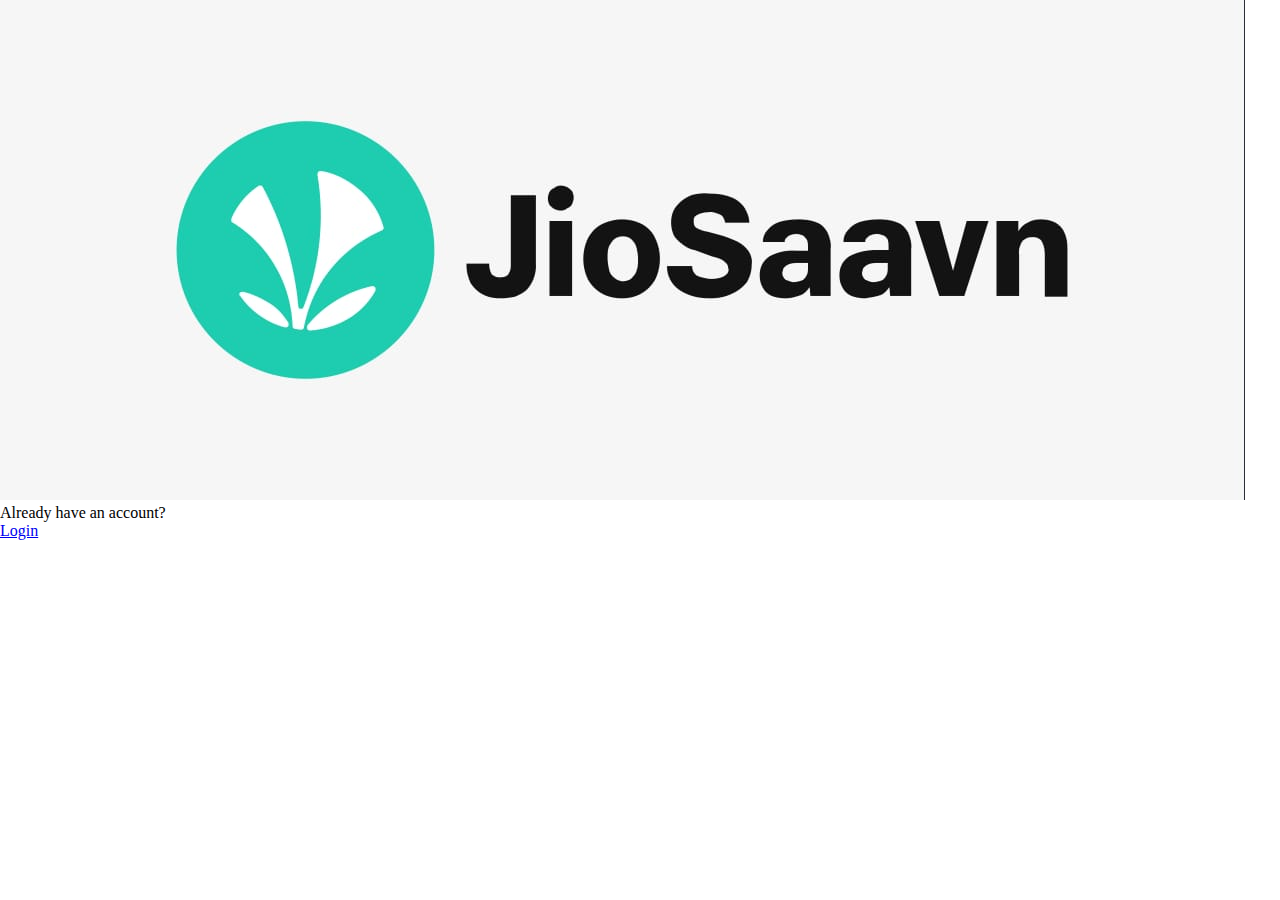
==== shreyashi/jeoSavan_sign_up/index.html @ 6e7e1b90 "added" ====
<!DOCTYPE html>
<html lang="en">
<head>
    <meta charset="UTF-8">
    <meta name="viewport" content="width=device-width, initial-scale=1.0">
    <title>Document</title>
    <link rel="stylesheet" href="style.css">
</head>
<body>
    <header>
        <div class="layout">
            <div class="lay1"><img src="logo.jpg" alt=""></div>
            <div class="lay 2">
                <p>Already have an account?</p>
                <div class="btn"><a href="#">Login</a></div>
            </div>
        </div>
    </header>
</body>
</html>
---- shreyashi/jeoSavan_sign_up/style.css ----
:root{
    --light_green:#2bc5b4;
    --white:#fff;
}
*{
    margin: 0;
    padding: 0;
}
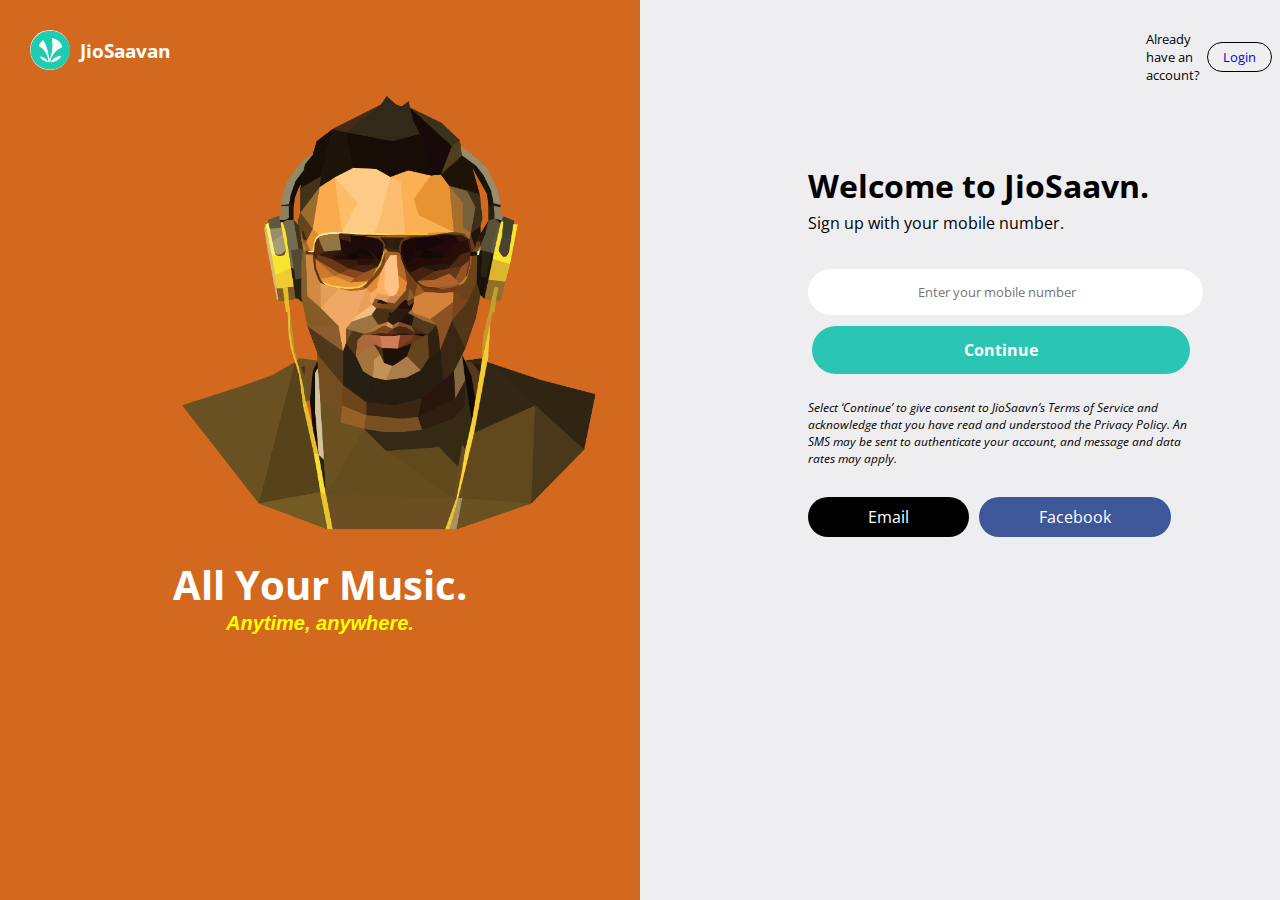
==== commit 22eacf7b: "login page added" ====
--- a/shreyashi/jeoSavan_sign_up/index.html
+++ b/shreyashi/jeoSavan_sign_up/index.html
@@ -5,16 +5,57 @@
     <meta name="viewport" content="width=device-width, initial-scale=1.0">
     <title>Document</title>
     <link rel="stylesheet" href="style.css">
+    <style>
+        @import url('https://fonts.googleapis.com/css2?family=Cabin:wght@600&family=Fira+Sans:ital@0;1&family=IBM+Plex+Sans&family=Josefin+Sans:ital@1&family=Merriweather+Sans&family=Noto+Sans:ital,wght@0,500;1,400&family=Open+Sans:wght@500&family=Oxygen&family=PT+Sans+Caption:wght@700&family=Poppins:wght@500&family=Rubik+Burned&family=Work+Sans:wght@200;300&display=swap');
+      </style>
 </head>
 <body>
-    <header>
-        <div class="layout">
-            <div class="lay1"><img src="logo.jpg" alt=""></div>
-            <div class="lay 2">
-                <p>Already have an account?</p>
-                <div class="btn"><a href="#">Login</a></div>
+
+<div class="container">
+
+    <div class="fast_half">
+        <div class="nav">
+            <img src="logo.png" class="logo">
+            <h3>JioSaavan</h3>
+        </div>
+        
+        <div class="pic">
+            <img src="Badshah.png" class="bpic">
+            <h1>All Your Music.</h1>
+            <h3>Anytime, anywhere.</h3>
+        </div>
+    </div>
+
+    <div class="second_half">
+
+        <div class="nav2"> 
+            <p>Already have an account?</p>
+            <button class="btn"><a href="#">Login</a></button>
+        </div>
+
+        <div class="content_form">
+            <h1>Welcome to JioSaavn.</h1>
+            <p class="up">Sign up with your mobile number.</p>
+            <div >
+                 <input type="tel" placeholder="Enter your mobile number"class="box1">
             </div>
+            <div class="box2">
+               <a href="https://www.jiosaavn.com/" >Continue</a>
+            </div>
+        <p class="pera">
+            Select ‘Continue’ to give consent to JioSaavn’s Terms of Service and 
+            acknowledge that you have read and understood the Privacy Policy. An SMS 
+            may be sent to authenticate your account, and message and data rates may 
+            apply.
+        </p>
+
+        <div class="btn_last">
+            <a href="#" class="lstb1">Email</a>
+            <a href="#"class="lstb2">Facebook</a>
         </div>
-    </header>
+        </div>
+        
+    </div>
+<!-- </div> -->
 </body>
 </html>--- a/shreyashi/jeoSavan_sign_up/style.css
+++ b/shreyashi/jeoSavan_sign_up/style.css
@@ -1,8 +1,167 @@
 :root{
     --light_green:#2bc5b4;
     --white:#fff;
+    --deepblue:#3D5798;
 }
 *{
+    font-family: 'Open Sans', sans-serif;
     margin: 0;
     padding: 0;
+    box-sizing: border-box;
+
 }
+html,body{
+    height: 100%;
+    width: 100%;
+}
+.container{
+    height: 100%;
+    width: 100%;
+    display: flex;
+    justify-content: space-between;
+
+}
+.fast_half{
+    background-color: chocolate;
+    height: 100%;
+    width: 50%;
+    /* position: fixed; */
+}
+.second_half{
+    background-color:hsl(240, 9%, 94%);
+    height: 100%;
+    width: 50%;
+    display: table-cell;
+}
+.logo{
+    height: 40px;
+    width: 40px;
+    border-radius: 50px;
+}
+
+.pic{
+    display: flex;
+    flex-direction: column;
+    text-align: center;
+}
+.pic img{
+    height: 500px;
+    width: 500px;
+    margin: auto;
+    margin-top: -43px;
+    margin-left: 140px;
+}
+.pic h1{
+    color: var(--white);
+    font-weight: bold;
+    font-size: 40px;
+}
+.pic h3{
+    color: yellow;
+    font-size: 20px;
+    font-family: Arial, Helvetica, sans-serif;
+    font-style: italic;
+}
+.nav{
+    display: flex;
+    align-items: center;
+    padding: 30px;
+}
+.nav img{
+    margin-right: 10px;
+}
+.nav h3{
+    color: var(--white);
+}
+.nav2{
+    display: flex;
+    align-items: center;
+    padding: 30px;
+    margin-left: 476px;
+}
+.nav2 p{
+    margin-right: 7px;
+    font-size: small;
+}
+.btn{
+    padding: 5px 15px;
+    border: 1px solid black;
+    border-radius: 20px;
+}
+.btn a{
+    text-decoration: none;
+}
+.content_form{
+    width: 600px;
+    margin-left: 168px;
+}
+.content_form h1{
+    padding-top: 50px;
+    margin-bottom: 5px;
+}
+.up{
+    margin-bottom: 35px;
+}
+.pera{
+    width: 380px;
+    font-style: italic;
+    font-size: 12px;
+    margin-bottom: 30px;
+}
+.box1{
+    padding: 14px 110px;
+    border-radius: 30px;
+    border-style: none;
+    margin-bottom: 20px;
+}
+.box2{
+    margin: 4px;
+    margin-bottom: 38px;
+}
+.box2 a{
+    border: 2px solid black;
+    padding: 13px 152px;
+    text-decoration: none;
+    border-radius: 30px;
+    border-style: none;
+    background-color: var(--light_green);
+
+}
+.btn_last{
+    display: flex;
+
+}
+.btn_last{
+    display: flex;
+    text-align: center;
+}
+.lstb1{
+    margin-right: 10px;
+    /* border: 2px solid black; */
+    text-decoration: none;
+    padding: 9px 60px;
+    border-radius: 30px;
+    background-color:black;
+    border-style: none;
+    color: var(--white);
+}
+.lstb2{
+    margin-right: 10px;
+    /* border: 2px solid black; */
+    text-decoration: none;
+    padding: 9px 60px;
+    border-radius: 30px;
+    background-color:var(--deepblue);
+    border-style: none;
+    color: var(--white);
+}
+.lstb2:hover{
+    
+}
+.box2 a{
+    color: #fff;
+    font-weight: bold;
+}
+
+
+
